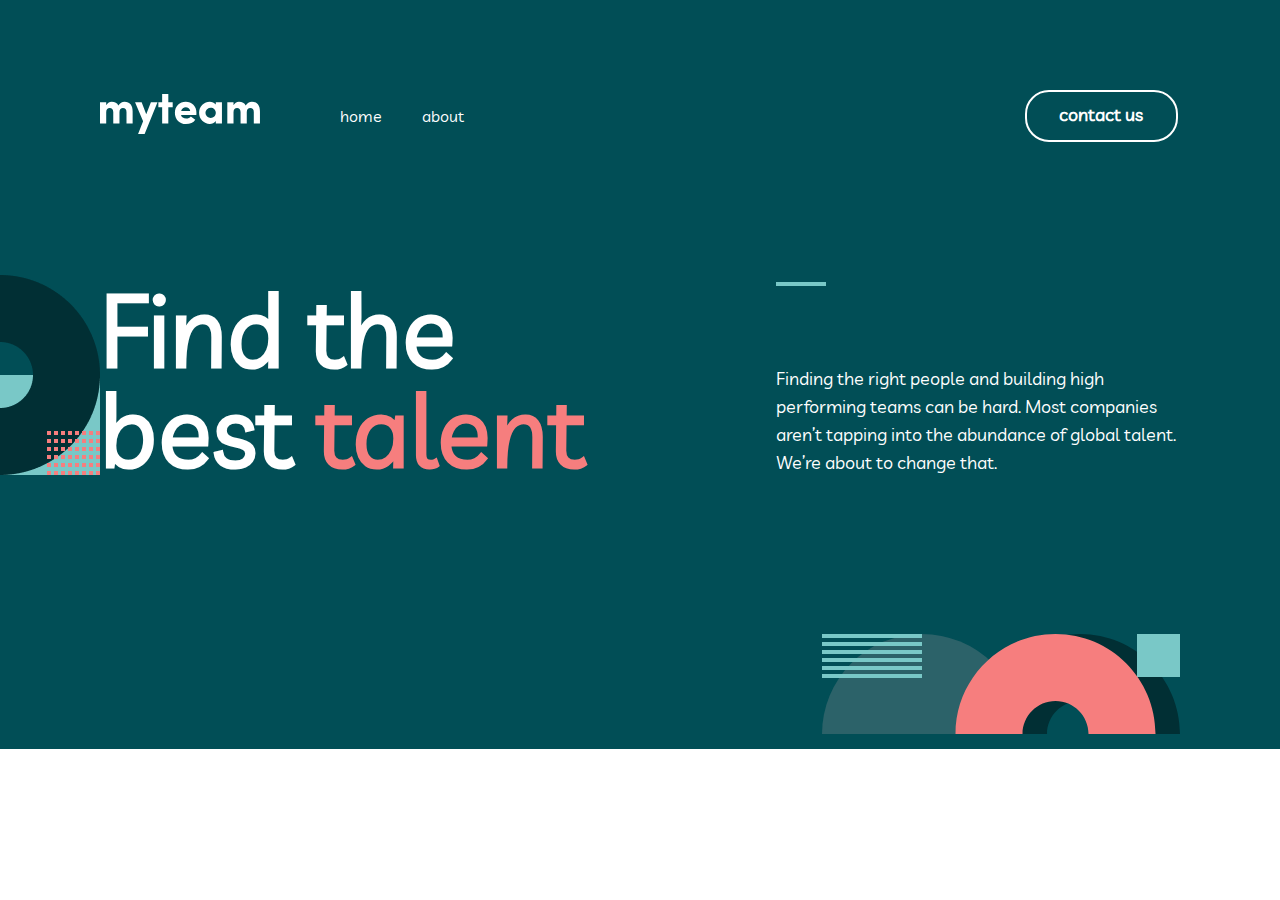
==== index.html @ 4861d07b "about myteam" ====
<!DOCTYPE html>
<html lang="en">

<head>
    <meta charset="UTF-8">
    <meta http-equiv="X-UA-Compatible" content="IE=edge">
    <meta name="viewport" content="width=device-width, initial-scale=1.0">
    <title>myteam-HOME</title>
    <link rel="stylesheet" href="./CSS/main.css">
</head>

<body>
    <header>
        <div class="container">
            <nav>
                <a href="#"><img src="./icons/myteam-logo.svg" alt="myteam"></a>
                <div class="navbar">
                    <ul>
                        <li><a href="#">home</a></li>
                        <li><a href="./pages/about.html">about</a></li>
                    </ul>
                    <button href="#">contact us</button>
                </div>
            </nav>
            <div class="head">
                <div class="text-dispaly">
                    <h1>Find the best <span>talent</span></h1>
                    <div class="hr-text">
                        <hr>
                        <p>Finding the right people and building high performing teams can be hard. Most companies aren’t tapping into the abundance of global talent. We’re about to change that.</p>
                    </div>
                </div>
                <img class="header-img" src="./icons/logos-oval.svg" alt="vector">
            </div>
        </div>
    </header>
</body>

</html>
---- CSS/main.css ----
@font-face {
  font-display: swap;
  font-family: "Livvic";
  font-style: normal;
  font-weight: 400;
  src: url("../fonts/livvic-v13-latin-regular.eot");
  src: url("../fonts/livvic-v13-latin-regular.eot?#iefix") format("embedded-opentype"), url("../fonts/livvic-v13-latin-regular.woff2") format("woff2"), url("../fonts/livvic-v13-latin-regular.woff") format("woff"), url("../fonts/livvic-v13-latin-regular.ttf") format("truetype"), url("../fonts/livvic-v13-latin-regular.svg#Livvic") format("svg");
}
* {
  margin: 0;
  padding: 0;
  box-sizing: border-box;
  text-decoration: none;
  list-style: none;
}

body {
  font-family: "Livvic";
  color: #ffffff;
}

.container {
  max-width: 1110px;
  margin: 0 auto;
  padding: 15px;
}

header {
  background-color: #014E56;
  background-repeat: no-repeat;
  background-image: url(../images/bg-icon.png);
  background-position-y: center;
}

nav {
  display: flex;
  align-items: center;
  justify-content: default;
  flex-direction: default;
  margin-top: 77px;
  height: 48px;
}

.navbar {
  display: flex;
  align-items: center;
  justify-content: space-between;
  flex-direction: default;
  min-width: 85%;
}

nav ul {
  column-gap: 40px;
  padding-left: 80px;
  display: flex;
  align-items: center;
}

nav ul a {
  color: #ffffff;
}

nav ul a:hover {
  color: #F67E7E;
  transition: 0.3s;
}

nav button {
  transition: 0.3s;
  color: #ffffff;
}

nav button:hover {
  color: #002529;
  background-color: #ffffff;
  border: rgba(255, 255, 255, 0);
}

nav button {
  border: 2px solid #ffffff;
  border-radius: 24px;
  font-family: "Livvic";
  font-weight: 600;
  font-size: 18px;
  line-height: 28px;
  color: #ffffff;
  cursor: pointer;
  padding: 9px 33px 11px 32px;
  background-color: rgba(240, 248, 255, 0);
}

.text-dispaly {
  display: flex;
  align-items: center;
  justify-content: space-between;
  flex-direction: default;
  padding-top: 139px;
  min-width: 100%;
}

h1 {
  width: 569px;
  font-size: 100px;
  line-height: 100px;
  color: #ffffff;
}

h1 span {
  color: #F67E7E;
}

.hr-text hr {
  border: none;
  width: 50px;
  height: 4px;
  background: #79C8C7;
}

.hr-text p {
  width: 404px;
  font-size: 18px;
  line-height: 28px;
  padding-top: 79px;
  color: #ffffff;
}

.header-img {
  padding-top: 155px;
}

.head {
  display: flex;
  align-items: end;
  justify-content: space-between;
  flex-direction: column;
}

.teams {
  background: #012F34;
  background-image: url(../images/bg-section1.png);
  background-repeat: no-repeat;
  background-position-x: right;
  background-position-y: bottom;
}

.section1-display_flex {
  display: flex;
  align-items: flex-start;
  justify-content: space-between;
  flex-direction: default;
}

.small-cards {
  padding-bottom: 140px;
  padding-top: 198px;
  row-gap: 32px;
  display: flex;
  align-items: end;
  justify-content: flex-start;
  flex-direction: column;
}

.div1-hr {
  padding-top: 140px;
}

.div1-hr hr {
  border: none;
  width: 50px;
  height: 4px;
  background: #F67E7E;
}

h2 {
  padding-top: 54px;
  width: 445px;
  font-size: 48px;
  line-height: 48px;
  color: #ffffff;
}

.small-card1 {
  display: flex;
  align-items: center;
  justify-content: default;
  flex-direction: default;
  column-gap: 23px;
}

.texts-card_small h3 {
  font-size: 18px;
  line-height: 28px;
  color: #F67E7E;
}

.texts-card_small p {
  width: 447px;
  font-size: 15px;
  line-height: 25px;
  color: #ffffff;
  opacity: 0.8;
  padding-top: 16px;
}

.border-radius__img {
  position: relative;
  border-radius: 50%;
  min-width: 56px;
  height: 56px;
  background: #2C6269;
}

.border-radius__img img {
  position: absolute;
  right: 16px;
  bottom: 16px;
}

/*# sourceMappingURL=main.css.map */
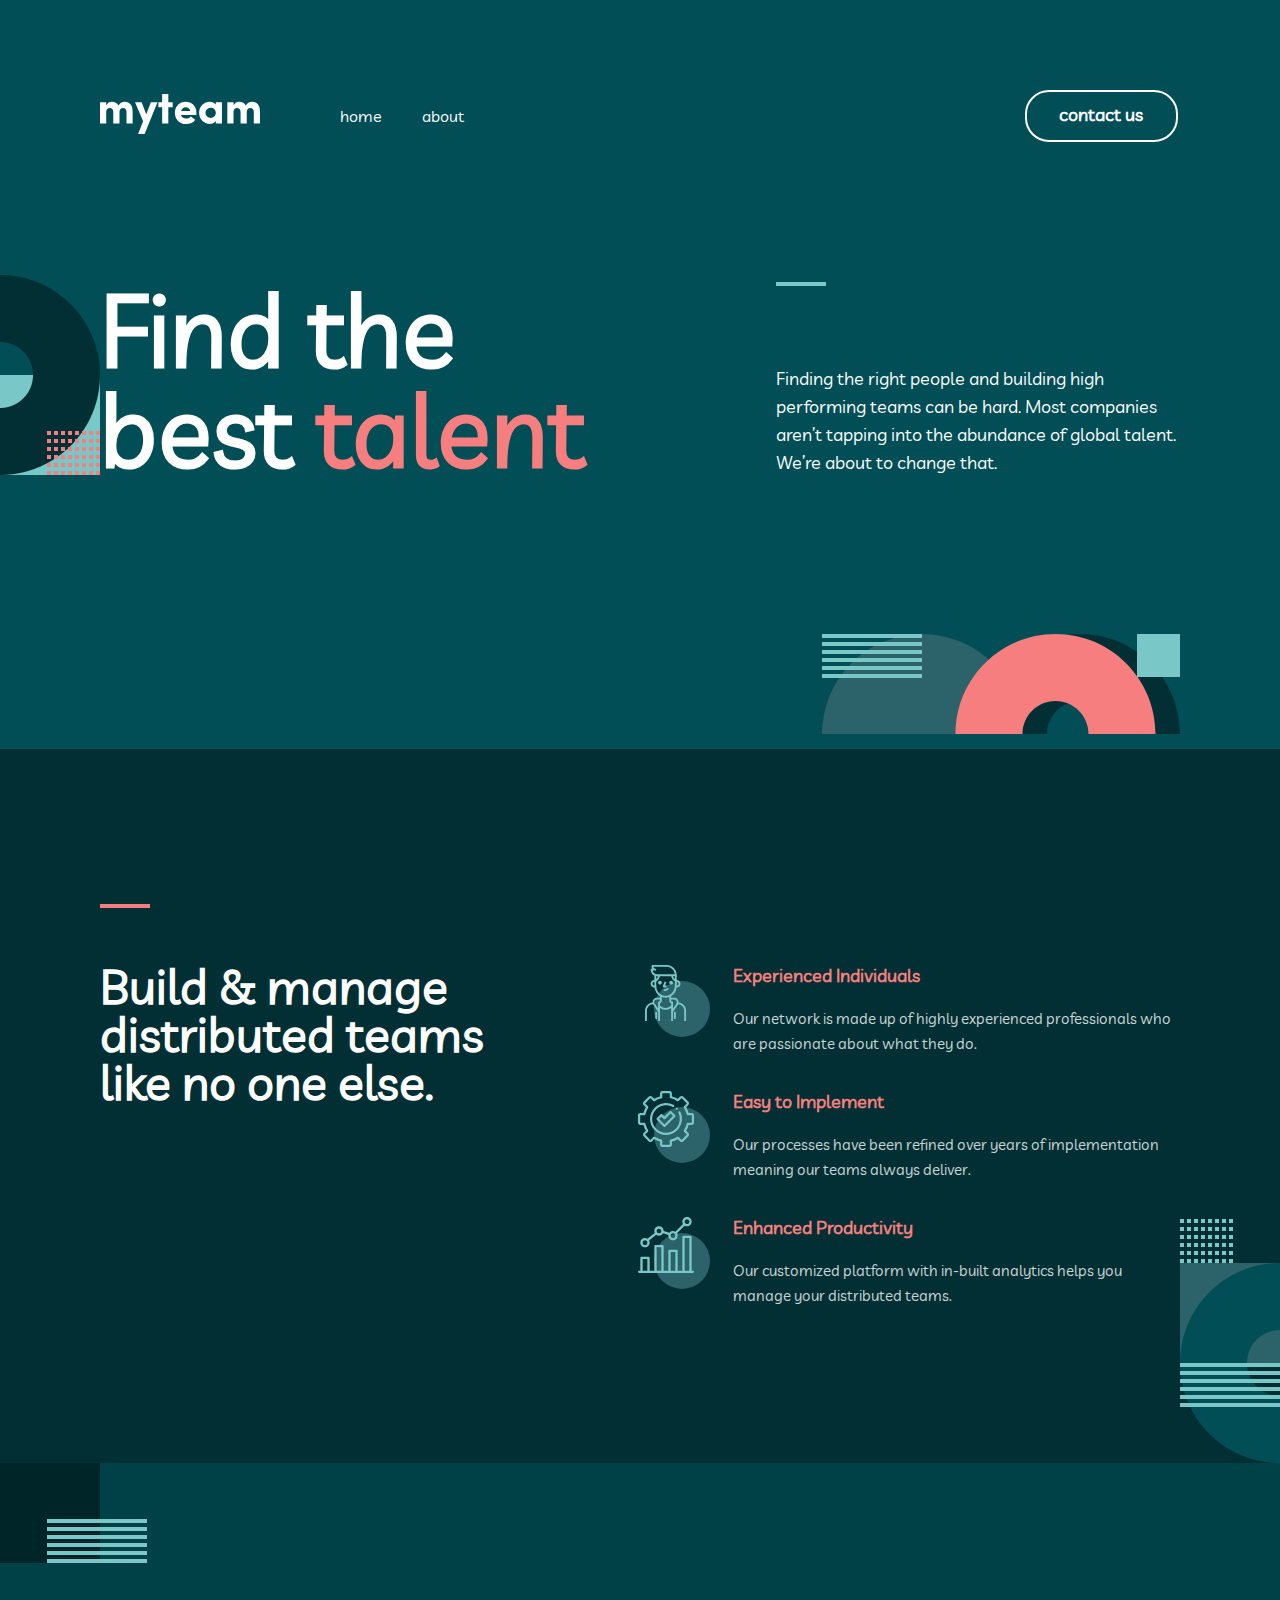
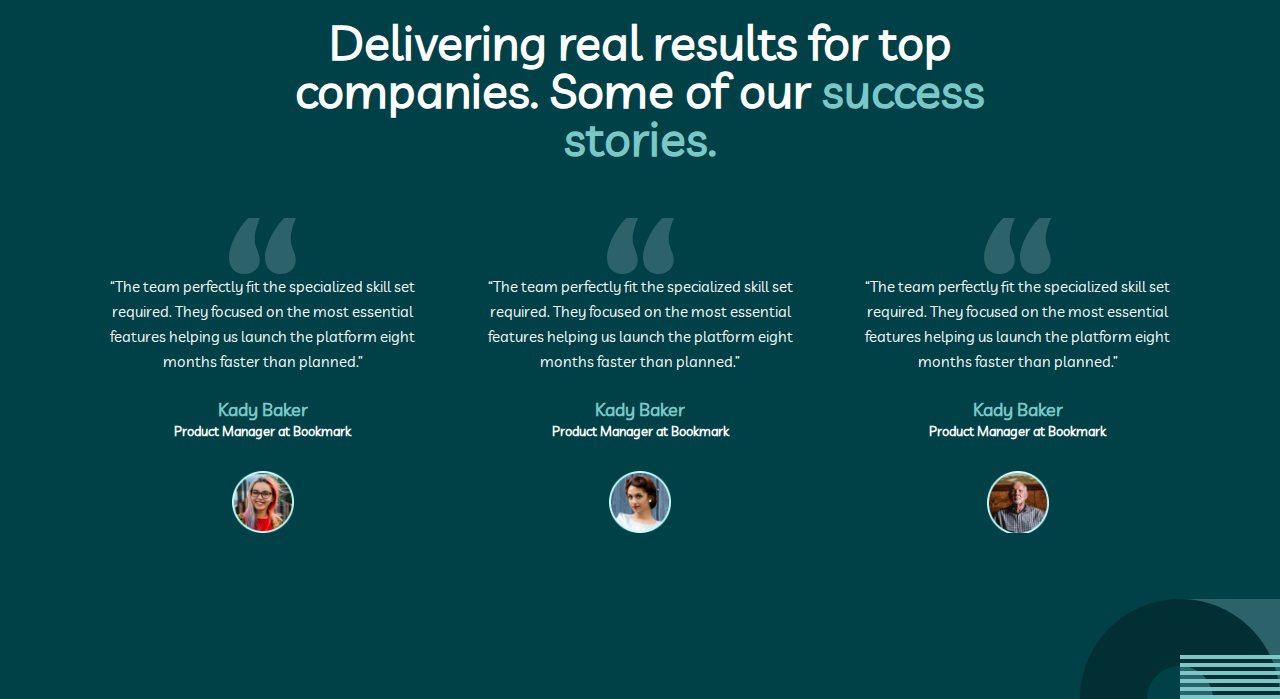
==== commit 02f8c1e5: "success stories" ====
--- a/index.html
+++ b/index.html
@@ -13,11 +13,11 @@
     <header>
         <div class="container">
             <nav>
-                <a href="#"><img src="./icons/myteam-logo.svg" alt="myteam"></a>
+                <a href="#"><img src="./images/myteam-logo.svg" alt=""></a>
                 <div class="navbar">
                     <ul>
                         <li><a href="#">home</a></li>
-                        <li><a href="./pages/about.html">about</a></li>
+                        <li><a href="#">about</a></li>
                     </ul>
                     <button href="#">contact us</button>
                 </div>
@@ -30,10 +30,81 @@
                         <p>Finding the right people and building high performing teams can be hard. Most companies aren’t tapping into the abundance of global talent. We’re about to change that.</p>
                     </div>
                 </div>
-                <img class="header-img" src="./icons/logos-oval.svg" alt="vector">
+                <img class="header-img" src="./images/logos-oval.svg" alt="">
             </div>
         </div>
     </header>
+    <main>
+        <section class="teams">
+            <div class="container">
+                <div class="section1-display_flex">
+                    <div class="div1-hr">
+                        <hr>
+                        <h2>Build & manage distributed teams like no one else.</h2>
+                    </div>
+                    <div class="small-cards">
+                        <div class="small-card1">
+                            <div class="border-radius__img">
+                                <img src="./images/chiled.svg" alt="logo-card">
+                            </div>
+                            <div class="texts-card_small">
+                                <h3>Experienced Individuals</h3>
+                                <p>Our network is made up of highly experienced professionals who are passionate about what they do.</p>
+                            </div>
+                        </div>
+                        <div class="small-card1">
+                            <div class="border-radius__img">
+                                <img src="./images/nastroyka.svg" alt="logo-nastroyki">
+                            </div>
+                            <div class="texts-card_small">
+                                <h3>Easy to Implement</h3>
+                                <p>Our processes have been refined over years of implementation meaning our teams always deliver.</p>
+                            </div>
+                        </div>
+                        <div class="small-card1">
+                            <div class="border-radius__img">
+                                <img src="./images/dom.svg" alt="bino">
+                            </div>
+                            <div class="texts-card_small">
+                                <h3>Enhanced Productivity</h3>
+                                <p>Our customized platform with in-built analytics helps you manage your distributed teams.</p>
+                            </div>
+                        </div>
+                    </div>
+                </div>
+            </div>
+        </section>
+        <section class="section2">
+            <div class="stories">
+                <div class="container">
+                    <h4 class="Delivering">Delivering real results for top companies. Some of our <span>success stories.</span></h4>
+                    <div class="section-cards">
+                        <div class="section2-card">
+                            <img src="./images/qowtirnoq.svg" alt="qoshtirnoq">
+                            <p> “The team perfectly fit the specialized skill set required. They focused on the most essential features helping us launch the platform eight months faster than planned.”</p>
+                            <h6>Kady Baker</h6>
+                            <h5>Product Manager at Bookmark</h5>
+                            <img class="oval-img" src="./images/Oval@2x.png" alt="oval-img">
+                        </div>
+                        <div class="section2-card">
+                            <img src="./images/qowtirnoq.svg" alt="qoshtirnoq">
+                            <p> “The team perfectly fit the specialized skill set required. They focused on the most essential features helping us launch the platform eight months faster than planned.”</p>
+                            <h6>Kady Baker</h6>
+                            <h5>Product Manager at Bookmark</h5>
+                            <img class="oval-img" src="./images/Oval-img.png" alt="oval-img">
+                        </div>
+                        <div class="section2-card">
+                            <img src="./images/qowtirnoq.svg" alt="qoshtirnoq">
+                            <p> “The team perfectly fit the specialized skill set required. They focused on the most essential features helping us launch the platform eight months faster than planned.”</p>
+                            <h6>Kady Baker</h6>
+                            <h5>Product Manager at Bookmark</h5>
+                            <img class="oval-img" src="./images/img-oval.png" alt="oval-img">
+                        </div>
+                    </div>
+                </div>
+            </div>
+        </section>
+    </main>
 </body>
 
 </html>--- a/CSS/main.css
+++ b/CSS/main.css
@@ -216,4 +216,73 @@
   bottom: 16px;
 }
 
+.section2 {
+  background: #004047;
+  background-repeat: no-repeat;
+  background-image: url(../images/hr-hr.png);
+}
+
+.stories {
+  padding-bottom: 151px;
+  background-image: url(../images/oval-hr.png);
+  background-position-x: right;
+  background-position-y: bottom;
+  background-repeat: no-repeat;
+}
+
+.Delivering {
+  padding-top: 140px;
+  margin: 0 auto;
+  width: 850px;
+  text-align: center;
+  font-size: 48px;
+  line-height: 48px;
+  color: #ffffff;
+}
+
+.Delivering span {
+  font-size: 48px;
+  color: #79C8C7;
+}
+
+.section-cards {
+  padding-top: 56px;
+  display: flex;
+  align-items: center;
+  justify-content: space-between;
+  flex-direction: default;
+}
+
+.section2-card {
+  display: flex;
+  align-items: center;
+  justify-content: center;
+  flex-direction: column;
+}
+
+.section2-card p {
+  width: 325px;
+  font-size: 15px;
+  line-height: 25px;
+  text-align: center;
+  color: #ffffff;
+}
+
+.section2-card h6 {
+  font-size: 18px;
+  color: #79C8C7;
+  padding-top: 24px;
+}
+
+.section2-card h5 {
+  font-size: 13px;
+  padding-bottom: 32px;
+  padding-top: 2px;
+}
+
+.oval-img {
+  width: 62px;
+  height: 62px;
+}
+
 /*# sourceMappingURL=main.css.map */
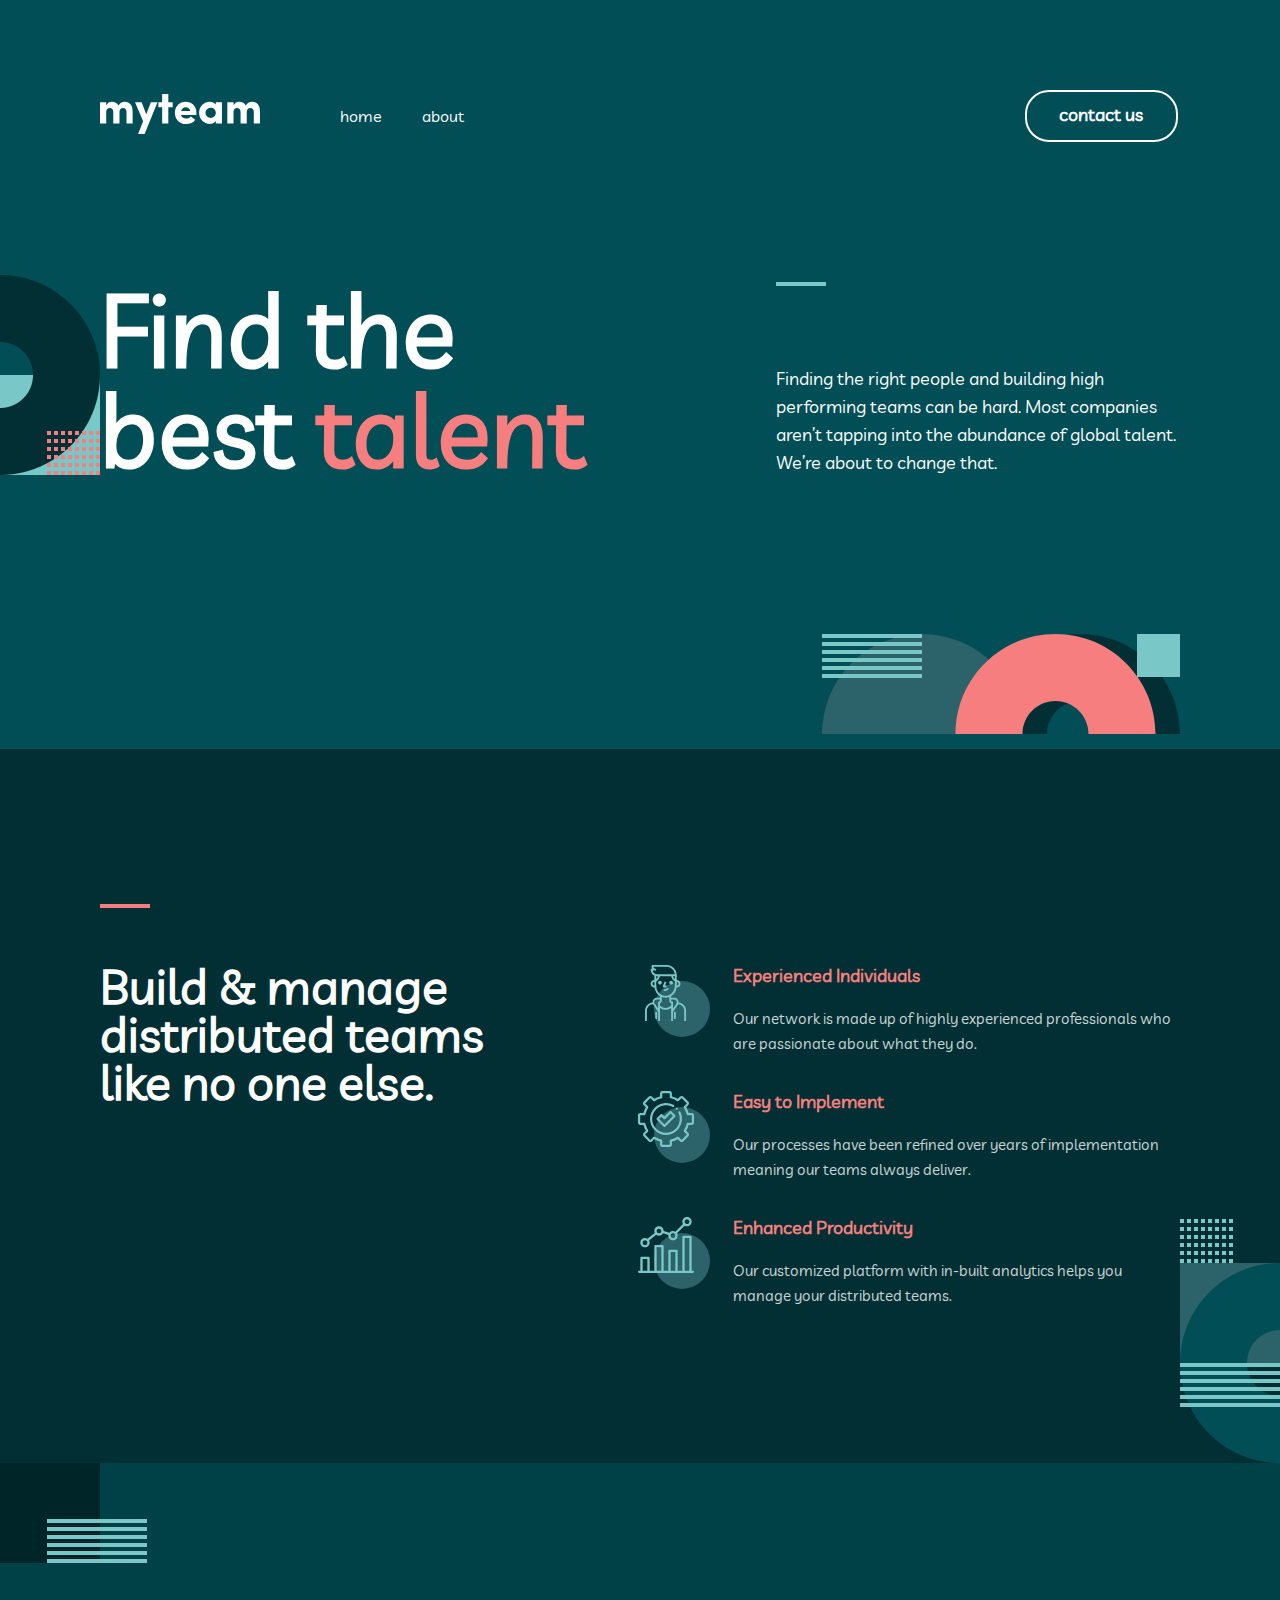
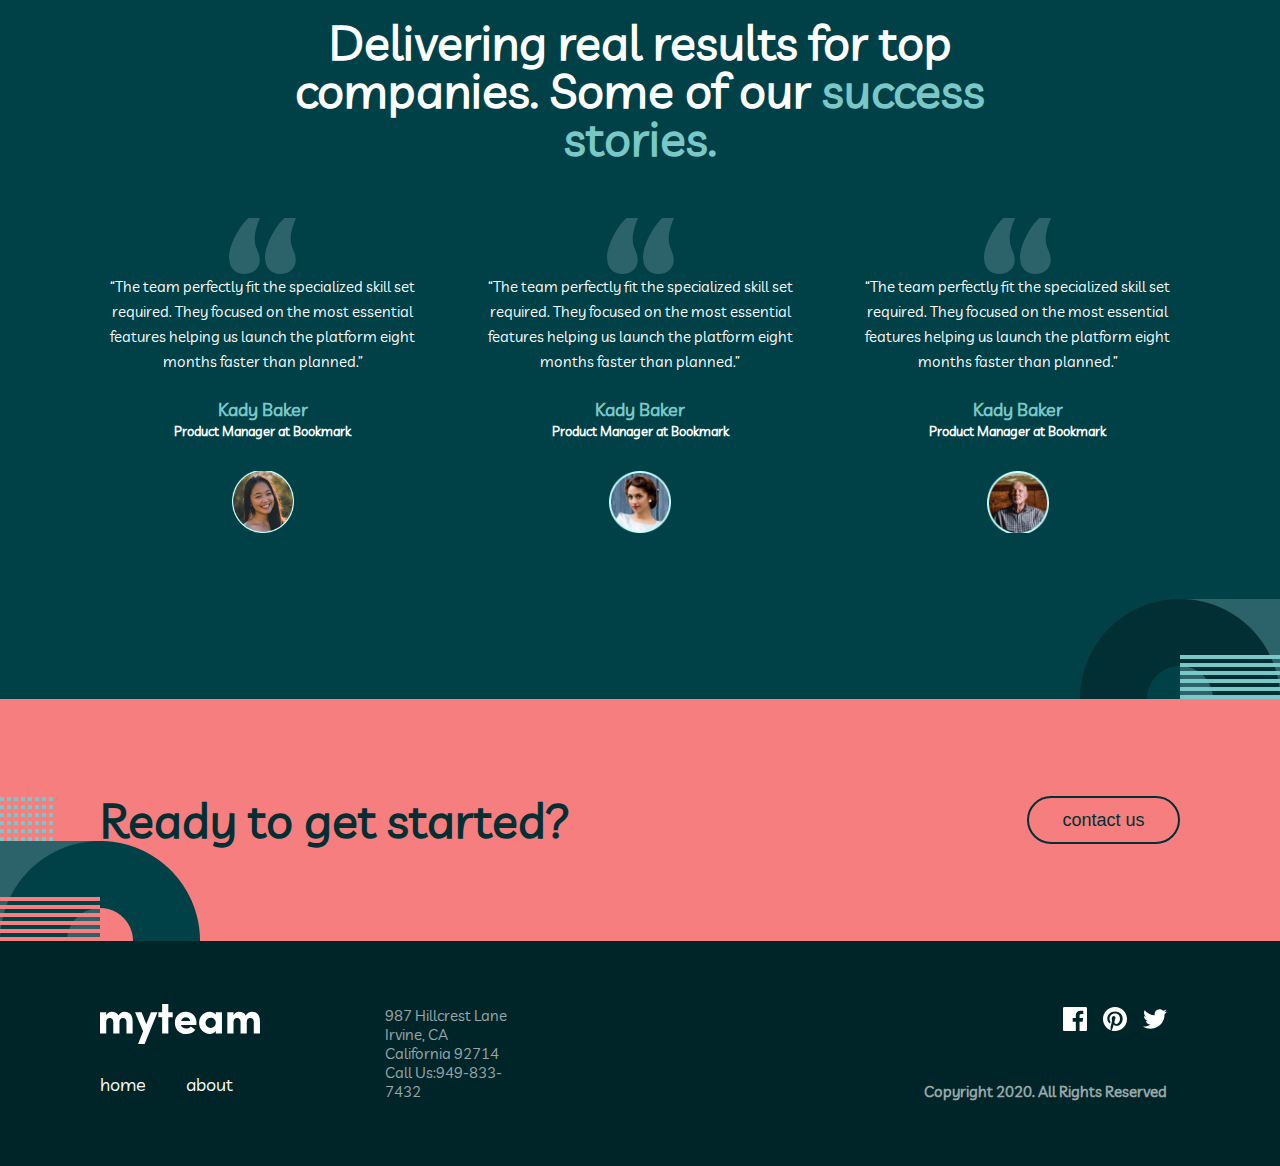
==== commit b0ff6a49: "footer of home page" ====
--- a/index.html
+++ b/index.html
@@ -6,6 +6,12 @@
     <meta http-equiv="X-UA-Compatible" content="IE=edge">
     <meta name="viewport" content="width=device-width, initial-scale=1.0">
     <title>myteam-HOME</title>
+    <style>
+        .facebook:hover {
+            background-color: blue;
+            color: blue;
+        }
+    </style>
     <link rel="stylesheet" href="./CSS/main.css">
 </head>
 
@@ -104,7 +110,37 @@
                 </div>
             </div>
         </section>
+        <section class="started">
+            <div class="container">
+                <div class="text-btn">
+                    <h4>Ready to get started?</h4>
+                    <button href="#">contact us</button>
+                </div>
+            </div>
+        </section>
     </main>
+    <footer>
+        <div class="container">
+            <div class="footer-div">
+                <div class="flex">
+                    <a href="#"><img class="footer-img" src="./images/myteam-logo.svg" alt=""></a>
+                    <ul>
+                        <li><a href="#">home</a></li>
+                        <li><a href="#">about</a></li>
+                    </ul>
+                </div>
+                <p>987 Hillcrest Lane Irvine, CA California 92714 Call Us:949-833-7432</p>
+                <div class="img-text">
+                    <div class="images">
+                        <img class="facebook" src="./images/facebook.svg" alt="">
+                        <img class="facebook" src="./images/Path.svg" alt="">
+                        <img class="facebook" src="./images/prettier.svg" alt="">
+                    </div>
+                    <h6>Copyright 2020. All Rights Reserved</h6>
+                </div>
+            </div>
+        </div>
+    </footer>
 </body>
 
 </html>--- a/CSS/main.css
+++ b/CSS/main.css
@@ -285,4 +285,104 @@
   height: 62px;
 }
 
+.started {
+  background: #F67E7E;
+  background-image: url(../../images/bg-section.png);
+  background-repeat: no-repeat;
+  background-position-y: bottom;
+}
+
+.text-btn {
+  display: flex;
+  align-items: center;
+  justify-content: space-between;
+  flex-direction: default;
+}
+
+.text-btn h4 {
+  padding-bottom: 76px;
+  padding-top: 76px;
+  font-size: 48px;
+  color: #012F34;
+}
+
+.text-btn button {
+  cursor: pointer;
+  font-size: 18px;
+  color: #012F34;
+  width: 153px;
+  height: 48px;
+  background-color: transparent;
+  border: 2px solid #012F34;
+  border-radius: 24px;
+  transition: 0.2s;
+}
+
+.text-btn button:hover {
+  transition: 0.2s;
+  background-color: #012F34;
+  color: #ffffff;
+}
+
+footer {
+  background-color: #002529;
+}
+
+.footer-div {
+  display: flex;
+  align-items: center;
+  justify-content: default;
+  flex-direction: default;
+}
+
+.footer-img {
+  padding-top: 48px;
+}
+
+footer ul li a {
+  font-size: 18px;
+  color: #ffffff;
+}
+
+footer ul {
+  padding-top: 25px;
+  padding-bottom: 55px;
+  display: flex;
+  align-items: center;
+  justify-content: default;
+  flex-direction: default;
+  column-gap: 40px;
+}
+
+.footer-div p {
+  padding-left: 125px;
+  width: 254px;
+  font-size: 15px;
+  color: #ffffff;
+  opacity: 0.6;
+}
+
+.images {
+  display: flex;
+  align-items: center;
+  justify-content: flex-end;
+  flex-direction: default;
+  column-gap: 16px;
+}
+
+.img-text h6 {
+  font-size: 15px;
+  color: #ffffff;
+  opacity: 0.6;
+  padding-top: 51px;
+}
+
+.img-text {
+  padding-left: 410px;
+}
+
+.facebook {
+  cursor: pointer;
+}
+
 /*# sourceMappingURL=main.css.map */
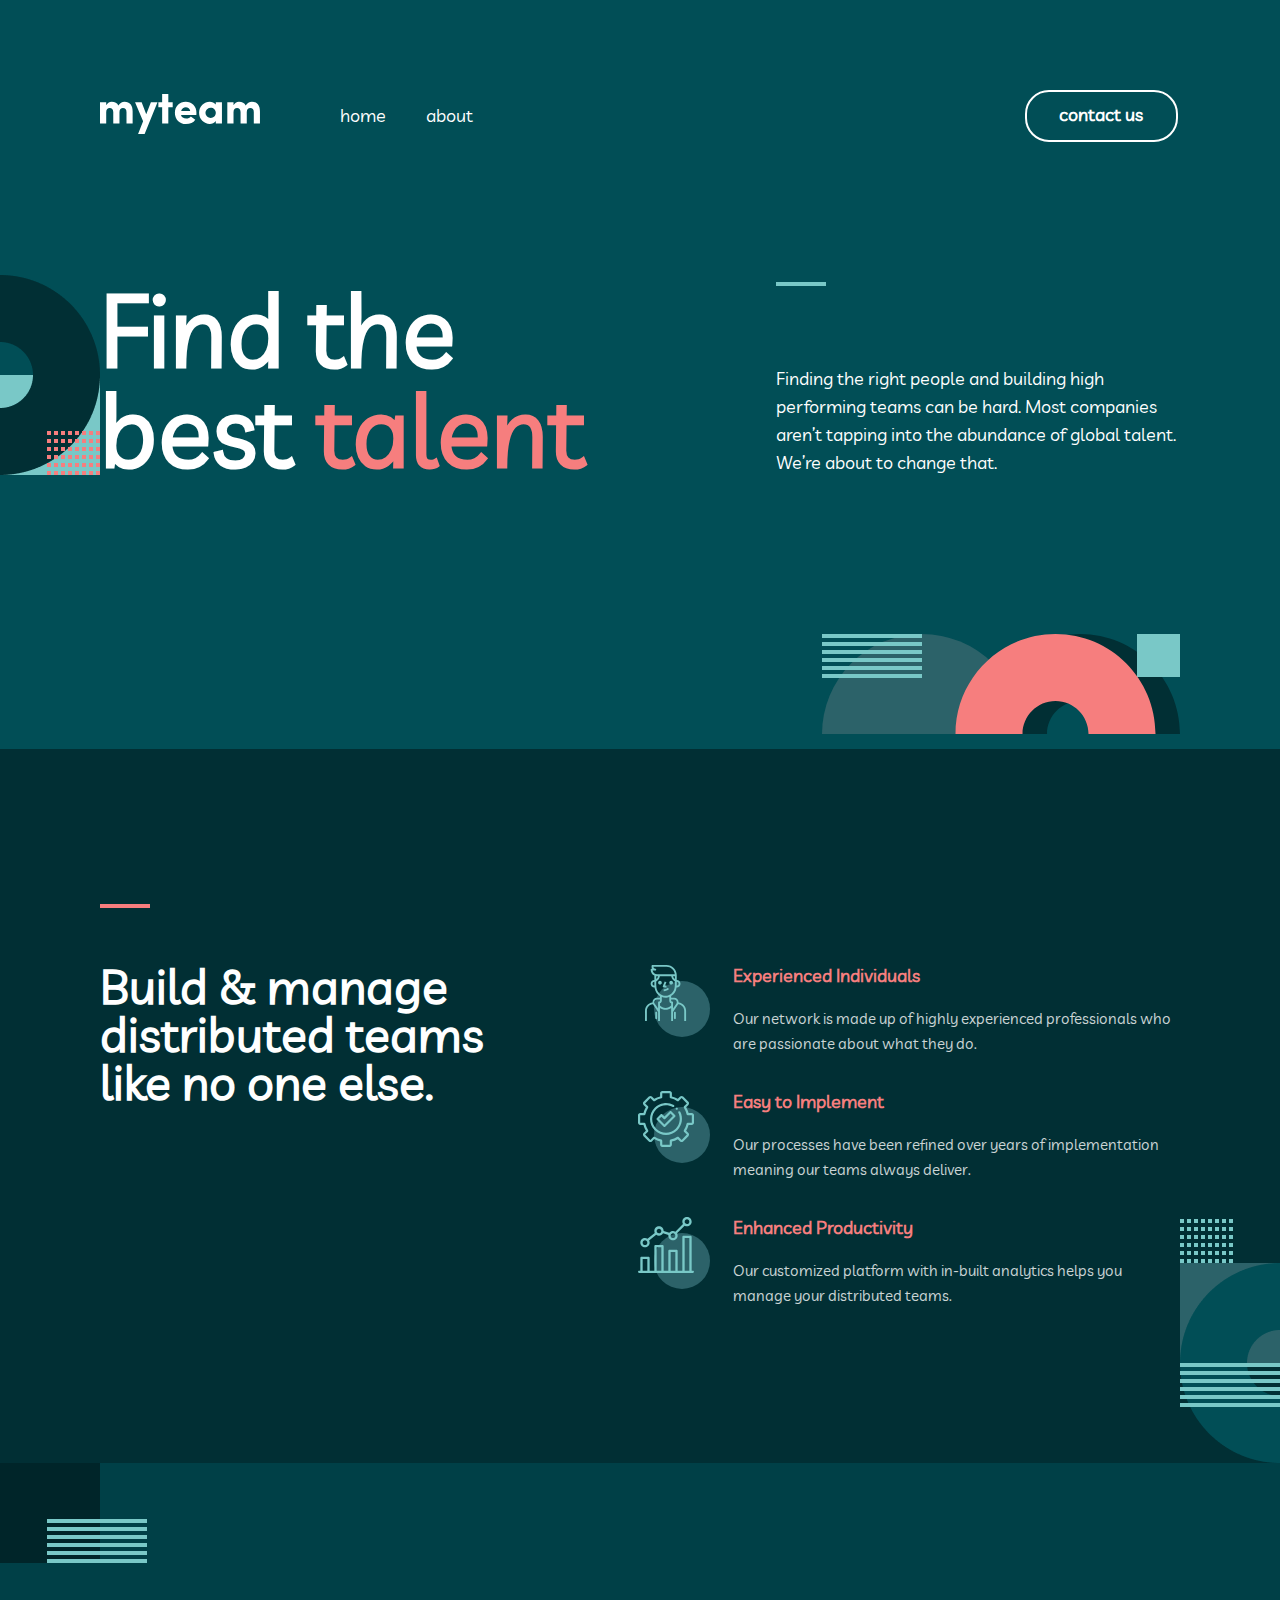
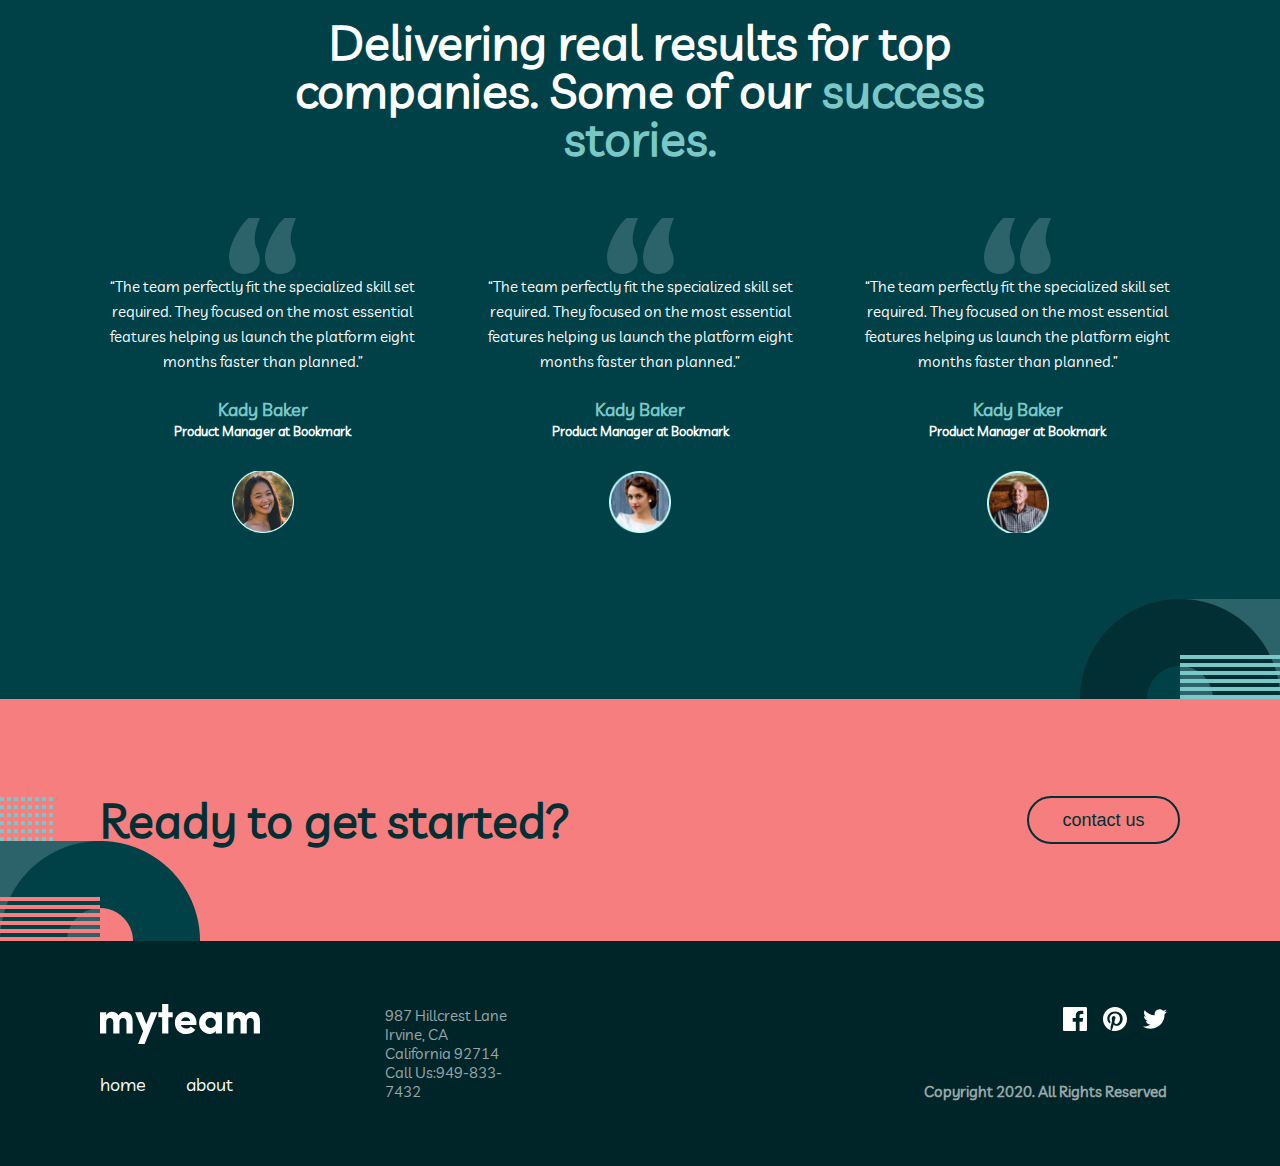
==== commit 845415b0: "some massage" ====
--- a/index.html
+++ b/index.html
@@ -19,11 +19,11 @@
     <header>
         <div class="container">
             <nav>
-                <a href="#"><img src="./images/myteam-logo.svg" alt=""></a>
+                <a href="#"><img src="./icons/myteam-logo.svg" alt="myteam"></a>
                 <div class="navbar">
                     <ul>
                         <li><a href="#">home</a></li>
-                        <li><a href="#">about</a></li>
+                        <li><a href="./pages/about.html">about</a></li>
                     </ul>
                     <button href="#">contact us</button>
                 </div>
@@ -36,7 +36,7 @@
                         <p>Finding the right people and building high performing teams can be hard. Most companies aren’t tapping into the abundance of global talent. We’re about to change that.</p>
                     </div>
                 </div>
-                <img class="header-img" src="./images/logos-oval.svg" alt="">
+                <img class="header-img" src="./icons/logos-oval.svg" alt="vector">
             </div>
         </div>
     </header>
--- a/CSS/main.css
+++ b/CSS/main.css
@@ -57,6 +57,8 @@
 }
 
 nav ul a {
+  font-size: 18px;
+  line-height: 28px;
   color: #ffffff;
 }
 
@@ -73,7 +75,7 @@
 nav button:hover {
   color: #002529;
   background-color: #ffffff;
-  border: rgba(255, 255, 255, 0);
+  border: 2px solid rgba(255, 255, 255, 0);
 }
 
 nav button {
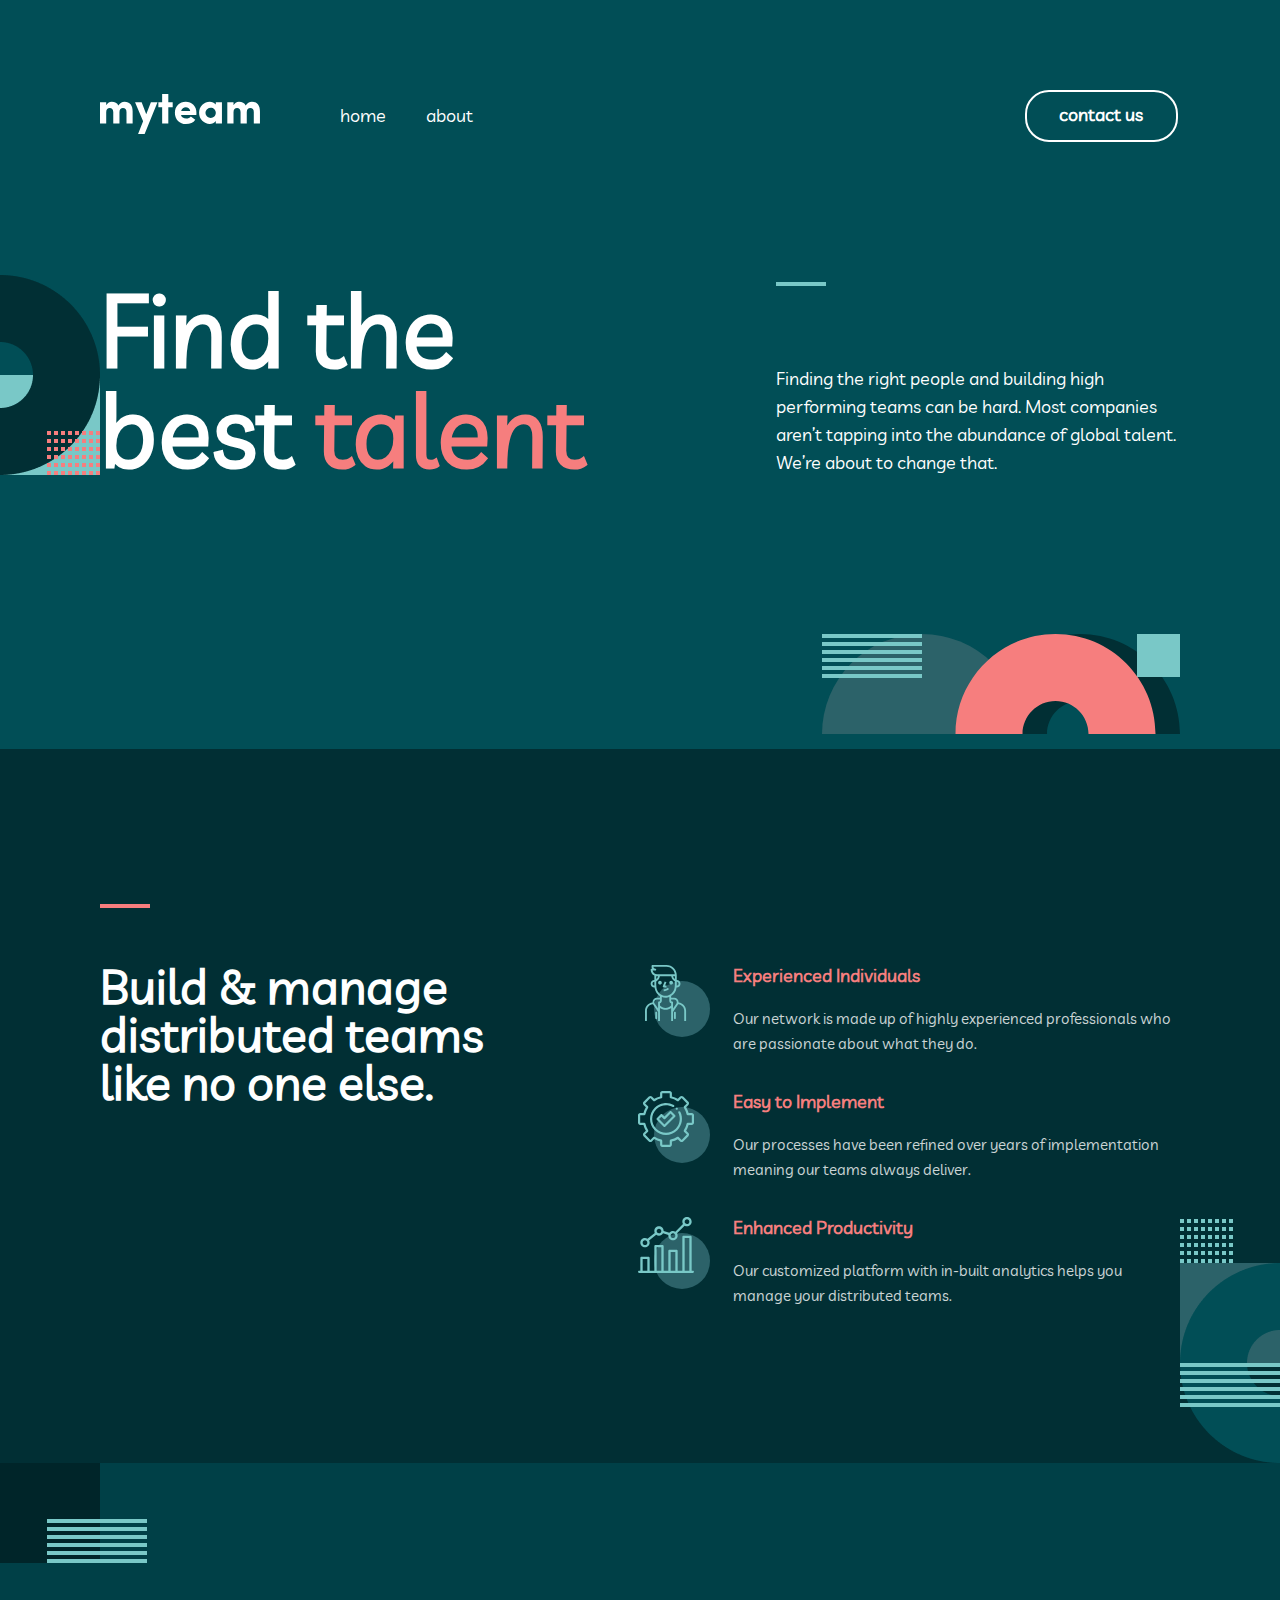
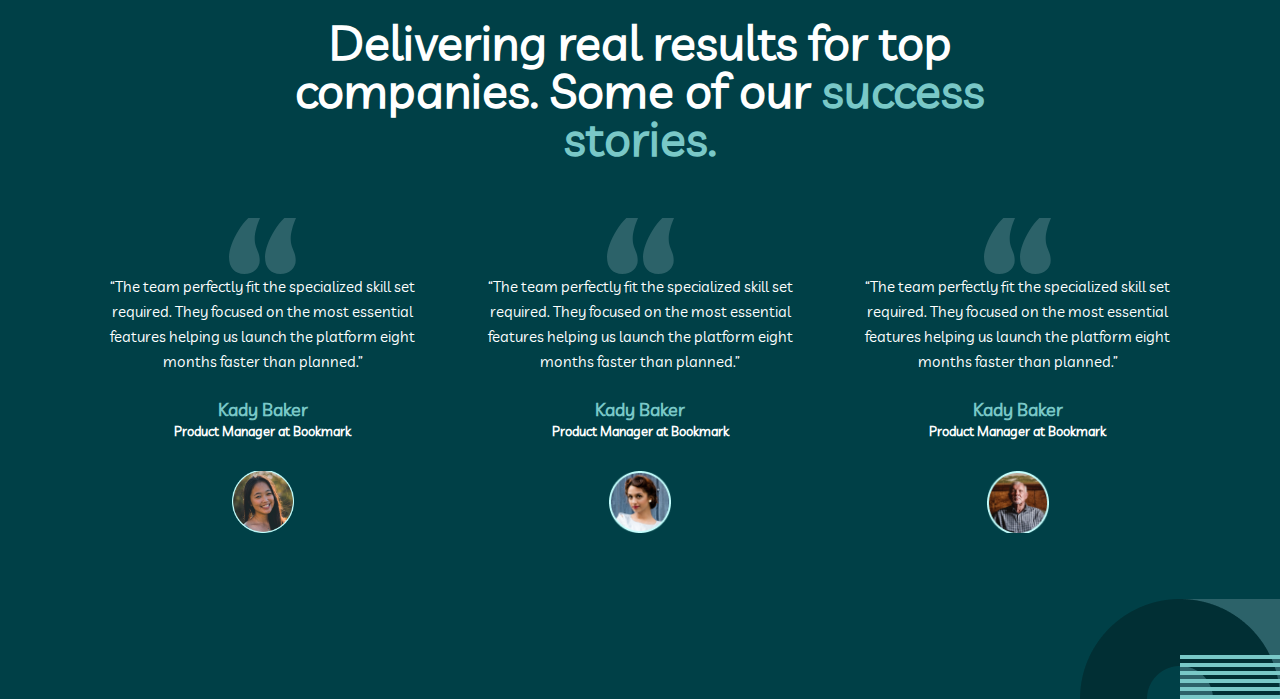
==== commit 0471f02a: "experiense" ====
--- a/index.html
+++ b/index.html
@@ -6,12 +6,6 @@
     <meta http-equiv="X-UA-Compatible" content="IE=edge">
     <meta name="viewport" content="width=device-width, initial-scale=1.0">
     <title>myteam-HOME</title>
-    <style>
-        .facebook:hover {
-            background-color: blue;
-            color: blue;
-        }
-    </style>
     <link rel="stylesheet" href="./CSS/main.css">
 </head>
 
@@ -110,37 +104,7 @@
                 </div>
             </div>
         </section>
-        <section class="started">
-            <div class="container">
-                <div class="text-btn">
-                    <h4>Ready to get started?</h4>
-                    <button href="#">contact us</button>
-                </div>
-            </div>
-        </section>
     </main>
-    <footer>
-        <div class="container">
-            <div class="footer-div">
-                <div class="flex">
-                    <a href="#"><img class="footer-img" src="./images/myteam-logo.svg" alt=""></a>
-                    <ul>
-                        <li><a href="#">home</a></li>
-                        <li><a href="#">about</a></li>
-                    </ul>
-                </div>
-                <p>987 Hillcrest Lane Irvine, CA California 92714 Call Us:949-833-7432</p>
-                <div class="img-text">
-                    <div class="images">
-                        <img class="facebook" src="./images/facebook.svg" alt="">
-                        <img class="facebook" src="./images/Path.svg" alt="">
-                        <img class="facebook" src="./images/prettier.svg" alt="">
-                    </div>
-                    <h6>Copyright 2020. All Rights Reserved</h6>
-                </div>
-            </div>
-        </div>
-    </footer>
 </body>
 
 </html>--- a/CSS/main.css
+++ b/CSS/main.css
@@ -287,104 +287,4 @@
   height: 62px;
 }
 
-.started {
-  background: #F67E7E;
-  background-image: url(../../images/bg-section.png);
-  background-repeat: no-repeat;
-  background-position-y: bottom;
-}
-
-.text-btn {
-  display: flex;
-  align-items: center;
-  justify-content: space-between;
-  flex-direction: default;
-}
-
-.text-btn h4 {
-  padding-bottom: 76px;
-  padding-top: 76px;
-  font-size: 48px;
-  color: #012F34;
-}
-
-.text-btn button {
-  cursor: pointer;
-  font-size: 18px;
-  color: #012F34;
-  width: 153px;
-  height: 48px;
-  background-color: transparent;
-  border: 2px solid #012F34;
-  border-radius: 24px;
-  transition: 0.2s;
-}
-
-.text-btn button:hover {
-  transition: 0.2s;
-  background-color: #012F34;
-  color: #ffffff;
-}
-
-footer {
-  background-color: #002529;
-}
-
-.footer-div {
-  display: flex;
-  align-items: center;
-  justify-content: default;
-  flex-direction: default;
-}
-
-.footer-img {
-  padding-top: 48px;
-}
-
-footer ul li a {
-  font-size: 18px;
-  color: #ffffff;
-}
-
-footer ul {
-  padding-top: 25px;
-  padding-bottom: 55px;
-  display: flex;
-  align-items: center;
-  justify-content: default;
-  flex-direction: default;
-  column-gap: 40px;
-}
-
-.footer-div p {
-  padding-left: 125px;
-  width: 254px;
-  font-size: 15px;
-  color: #ffffff;
-  opacity: 0.6;
-}
-
-.images {
-  display: flex;
-  align-items: center;
-  justify-content: flex-end;
-  flex-direction: default;
-  column-gap: 16px;
-}
-
-.img-text h6 {
-  font-size: 15px;
-  color: #ffffff;
-  opacity: 0.6;
-  padding-top: 51px;
-}
-
-.img-text {
-  padding-left: 410px;
-}
-
-.facebook {
-  cursor: pointer;
-}
-
 /*# sourceMappingURL=main.css.map */
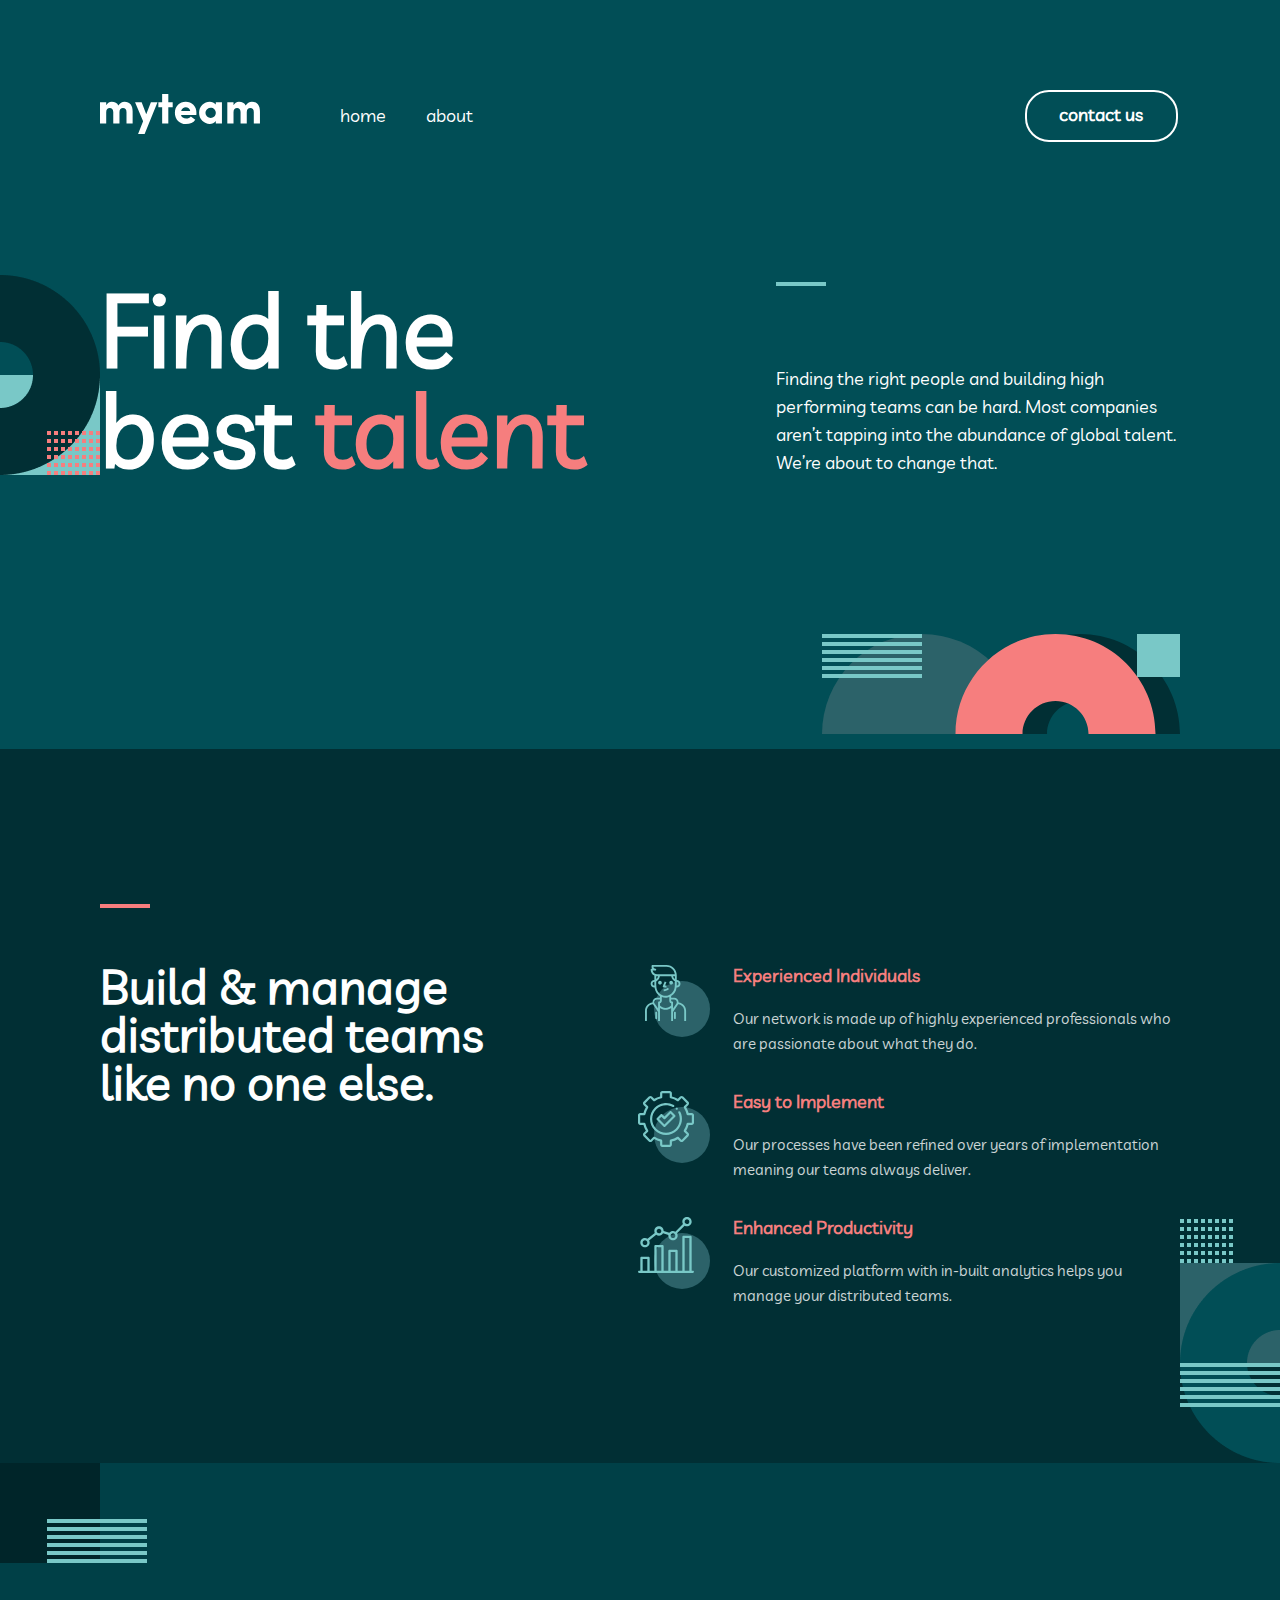
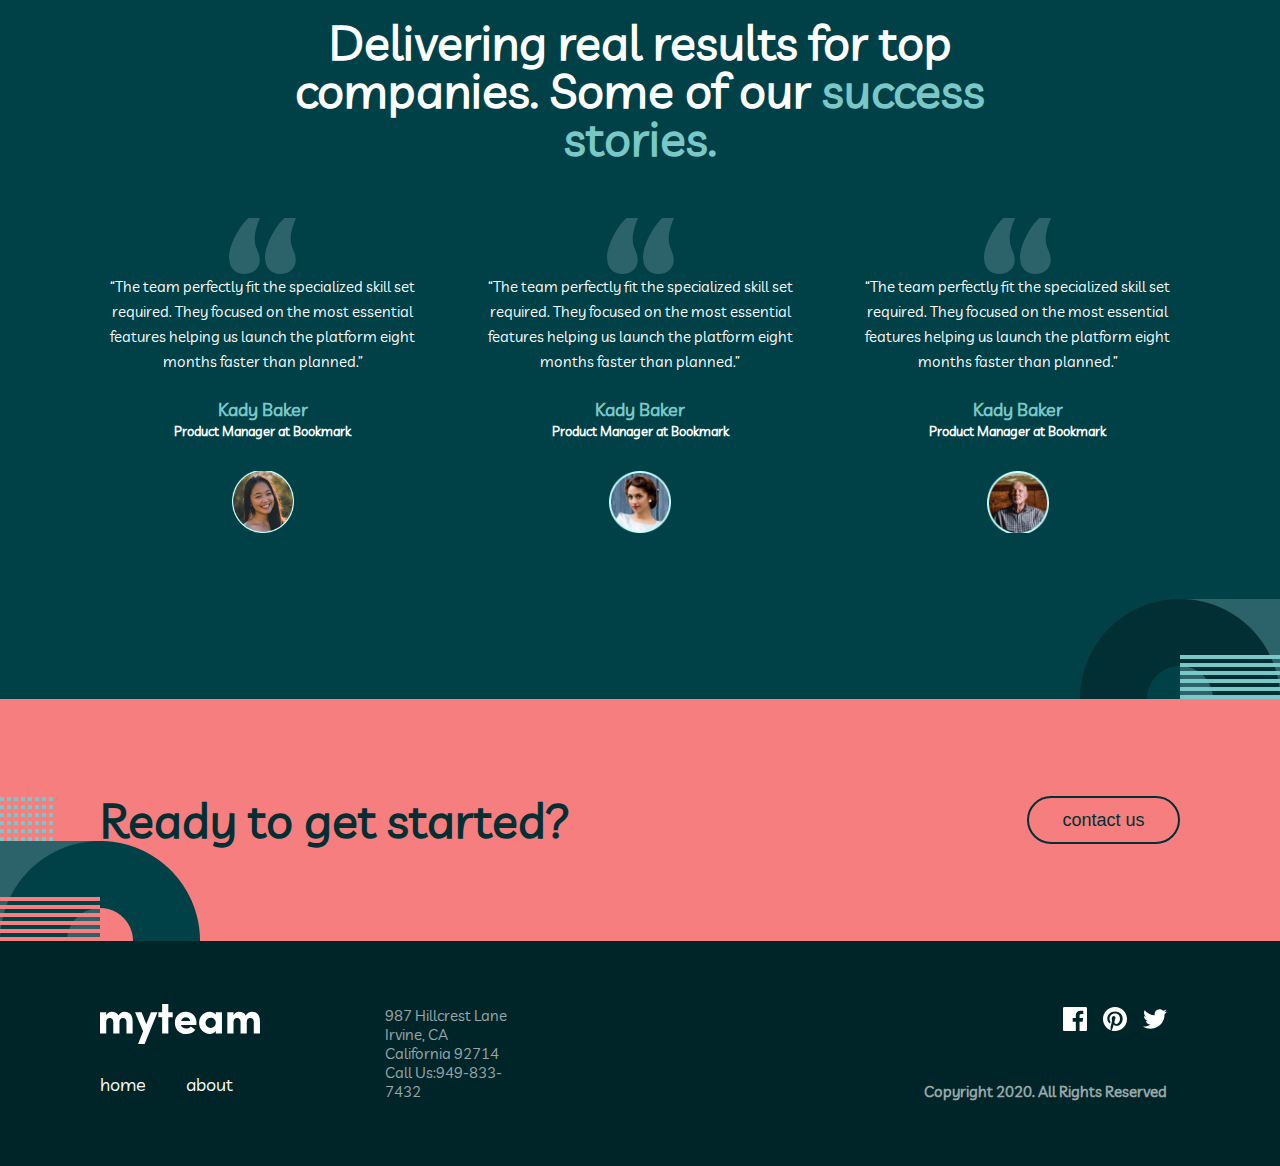
==== commit 25a21975: "test" ====
--- a/index.html
+++ b/index.html
@@ -6,6 +6,12 @@
     <meta http-equiv="X-UA-Compatible" content="IE=edge">
     <meta name="viewport" content="width=device-width, initial-scale=1.0">
     <title>myteam-HOME</title>
+    <style>
+        .facebook:hover {
+            background-color: blue;
+            color: blue;
+        }
+    </style>
     <link rel="stylesheet" href="./CSS/main.css">
 </head>
 
@@ -84,7 +90,7 @@
                             <p> “The team perfectly fit the specialized skill set required. They focused on the most essential features helping us launch the platform eight months faster than planned.”</p>
                             <h6>Kady Baker</h6>
                             <h5>Product Manager at Bookmark</h5>
-                            <img class="oval-img" src="./images/Oval@2x.png" alt="oval-img">
+                            <img class="oval-img" src="./images/og.png" alt="oval-img">
                         </div>
                         <div class="section2-card">
                             <img src="./images/qowtirnoq.svg" alt="qoshtirnoq">
@@ -104,7 +110,37 @@
                 </div>
             </div>
         </section>
+        <section class="started">
+            <div class="container">
+                <div class="text-btn">
+                    <h4>Ready to get started?</h4>
+                    <button href="#">contact us</button>
+                </div>
+            </div>
+        </section>
     </main>
+    <footer>
+        <div class="container">
+            <div class="footer-div">
+                <div class="flex">
+                    <a href="#"><img class="footer-img" src="./images/myteam-logo.svg" alt=""></a>
+                    <ul>
+                        <li><a href="#">home</a></li>
+                        <li><a href="#">about</a></li>
+                    </ul>
+                </div>
+                <p>987 Hillcrest Lane Irvine, CA California 92714 Call Us:949-833-7432</p>
+                <div class="img-text">
+                    <div class="images">
+                        <img class="facebook" src="./images/facebook.svg" alt="">
+                        <img class="facebook" src="./images/Path.svg" alt="">
+                        <img class="facebook" src="./images/prettier.svg" alt="">
+                    </div>
+                    <h6>Copyright 2020. All Rights Reserved</h6>
+                </div>
+            </div>
+        </div>
+    </footer>
 </body>
 
 </html>--- a/CSS/main.css
+++ b/CSS/main.css
@@ -287,4 +287,104 @@
   height: 62px;
 }
 
+.started {
+  background: #F67E7E;
+  background-image: url(../../images/bg-section.png);
+  background-repeat: no-repeat;
+  background-position-y: bottom;
+}
+
+.text-btn {
+  display: flex;
+  align-items: center;
+  justify-content: space-between;
+  flex-direction: default;
+}
+
+.text-btn h4 {
+  padding-bottom: 76px;
+  padding-top: 76px;
+  font-size: 48px;
+  color: #012F34;
+}
+
+.text-btn button {
+  cursor: pointer;
+  font-size: 18px;
+  color: #012F34;
+  width: 153px;
+  height: 48px;
+  background-color: transparent;
+  border: 2px solid #012F34;
+  border-radius: 24px;
+  transition: 0.2s;
+}
+
+.text-btn button:hover {
+  transition: 0.2s;
+  background-color: #012F34;
+  color: #ffffff;
+}
+
+footer {
+  background-color: #002529;
+}
+
+.footer-div {
+  display: flex;
+  align-items: center;
+  justify-content: default;
+  flex-direction: default;
+}
+
+.footer-img {
+  padding-top: 48px;
+}
+
+footer ul li a {
+  font-size: 18px;
+  color: #ffffff;
+}
+
+footer ul {
+  padding-top: 25px;
+  padding-bottom: 55px;
+  display: flex;
+  align-items: center;
+  justify-content: default;
+  flex-direction: default;
+  column-gap: 40px;
+}
+
+.footer-div p {
+  padding-left: 125px;
+  width: 254px;
+  font-size: 15px;
+  color: #ffffff;
+  opacity: 0.6;
+}
+
+.images {
+  display: flex;
+  align-items: center;
+  justify-content: flex-end;
+  flex-direction: default;
+  column-gap: 16px;
+}
+
+.img-text h6 {
+  font-size: 15px;
+  color: #ffffff;
+  opacity: 0.6;
+  padding-top: 51px;
+}
+
+.img-text {
+  padding-left: 410px;
+}
+
+.facebook {
+  cursor: pointer;
+}
+
 /*# sourceMappingURL=main.css.map */
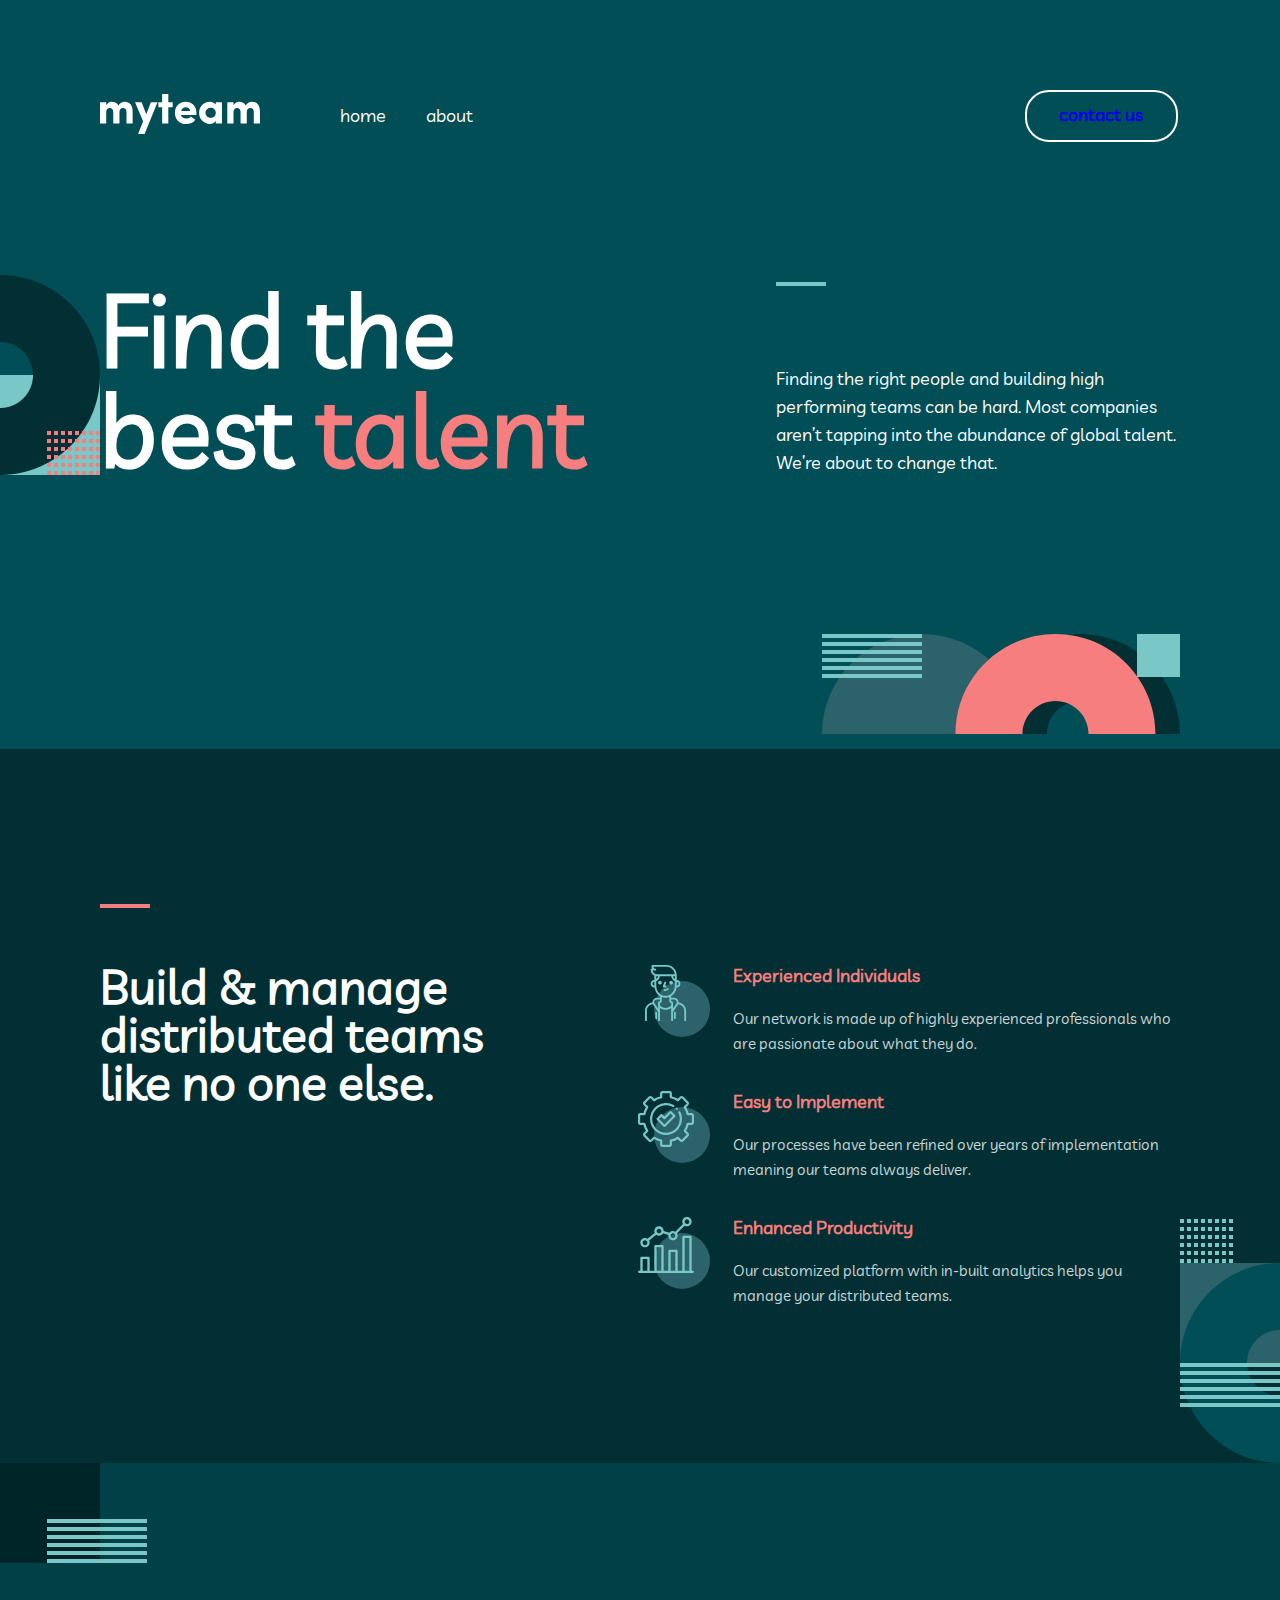
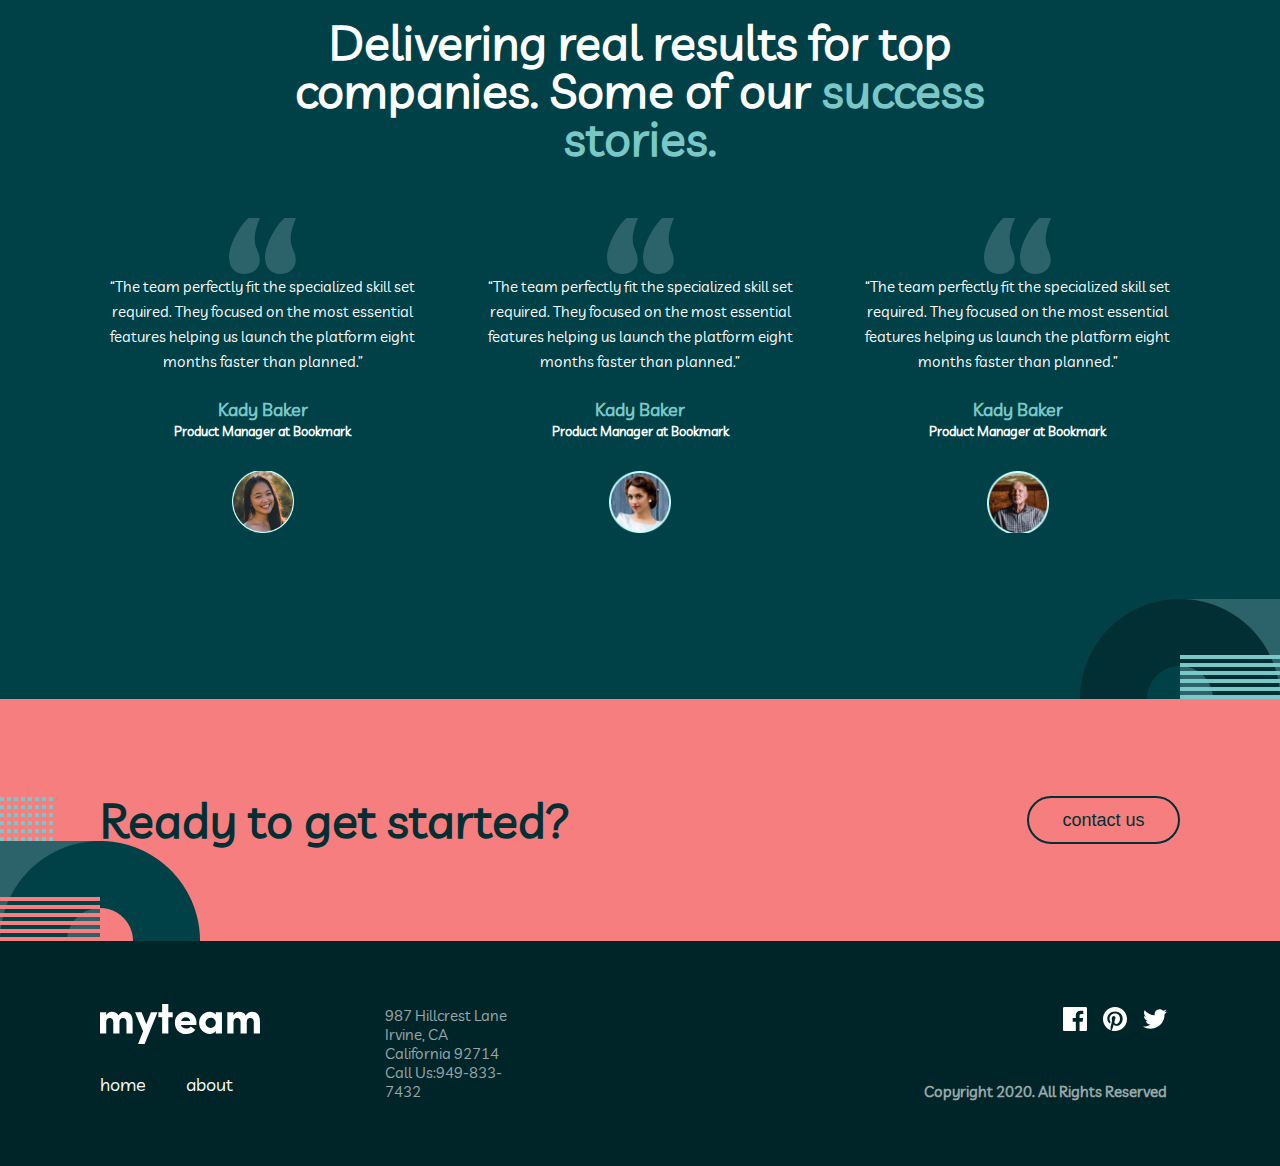
==== commit 247d4c3b: "added contact page" ====
--- a/index.html
+++ b/index.html
@@ -25,7 +25,7 @@
                         <li><a href="#">home</a></li>
                         <li><a href="./pages/about.html">about</a></li>
                     </ul>
-                    <button href="#">contact us</button>
+                    <button href="./pages/contact.html"><a href="./pages/contact.html"> contact us</a></button>
                 </div>
             </nav>
             <div class="head">
